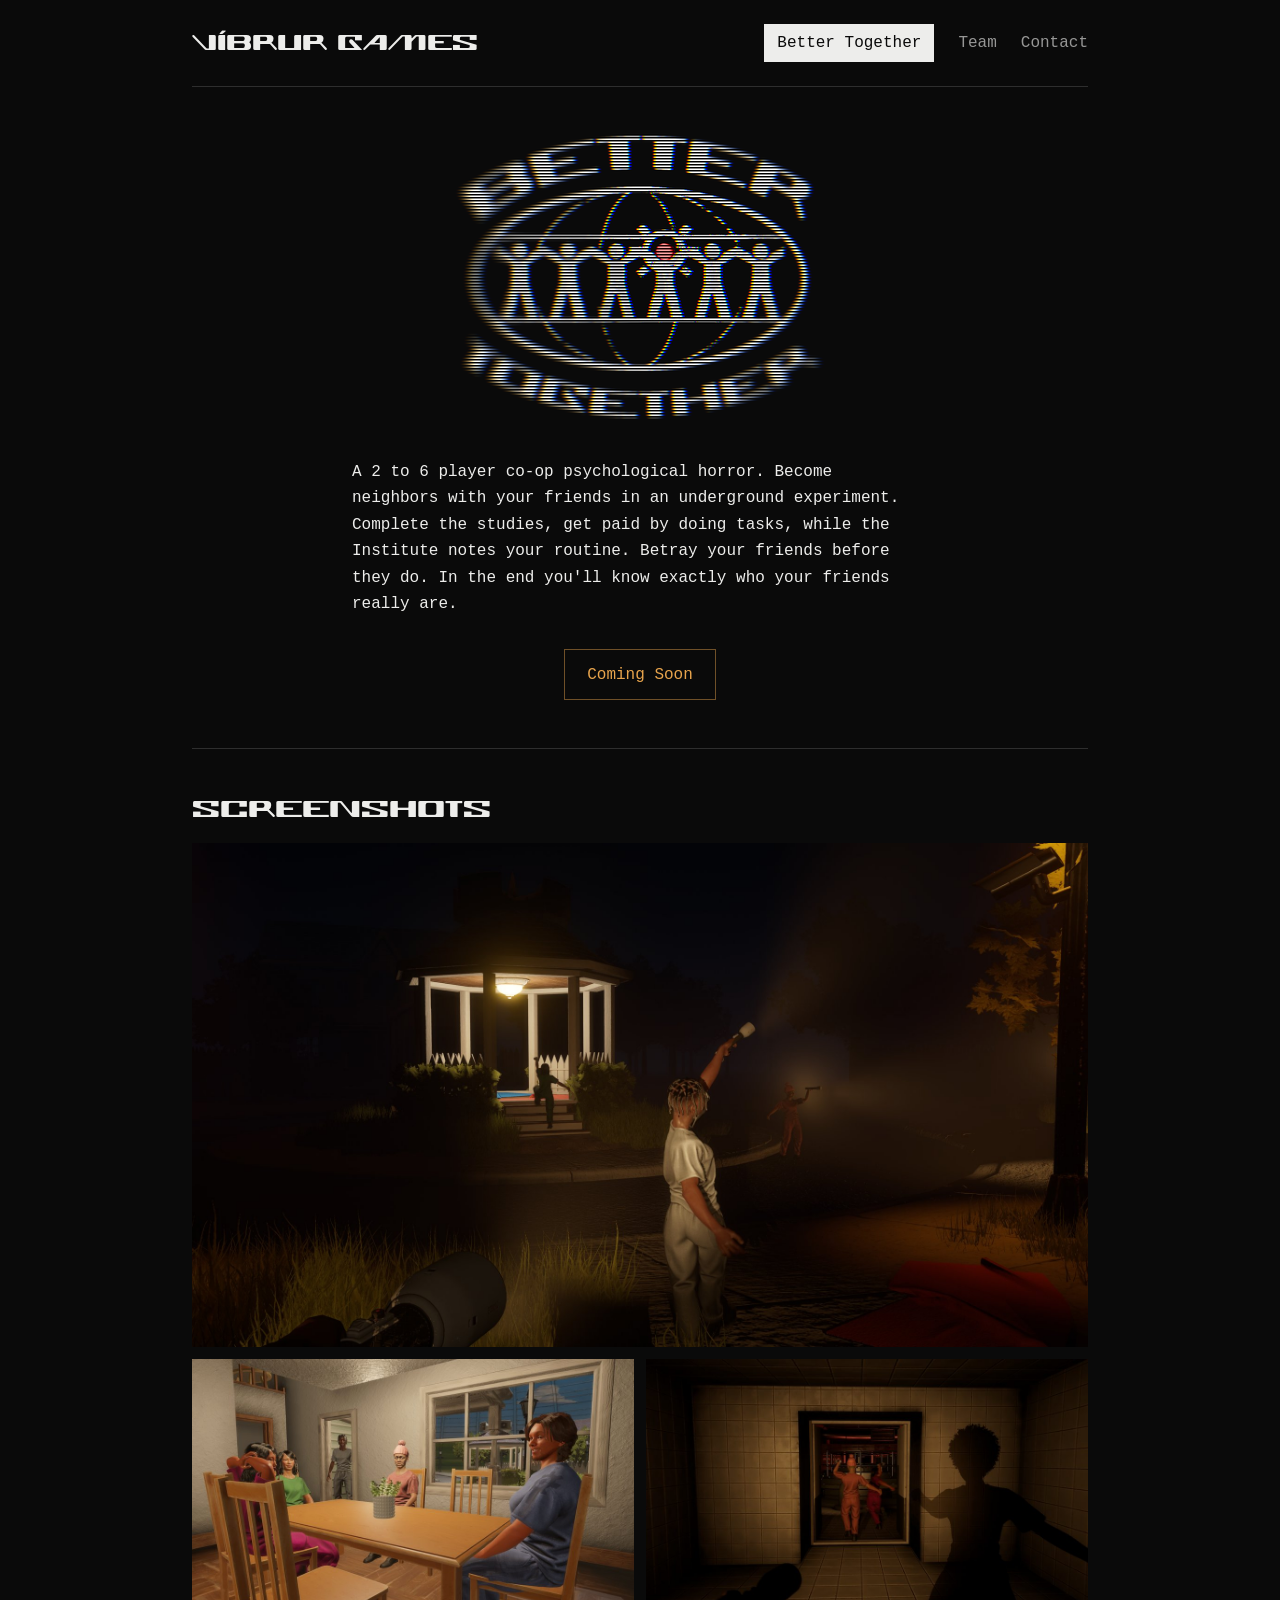
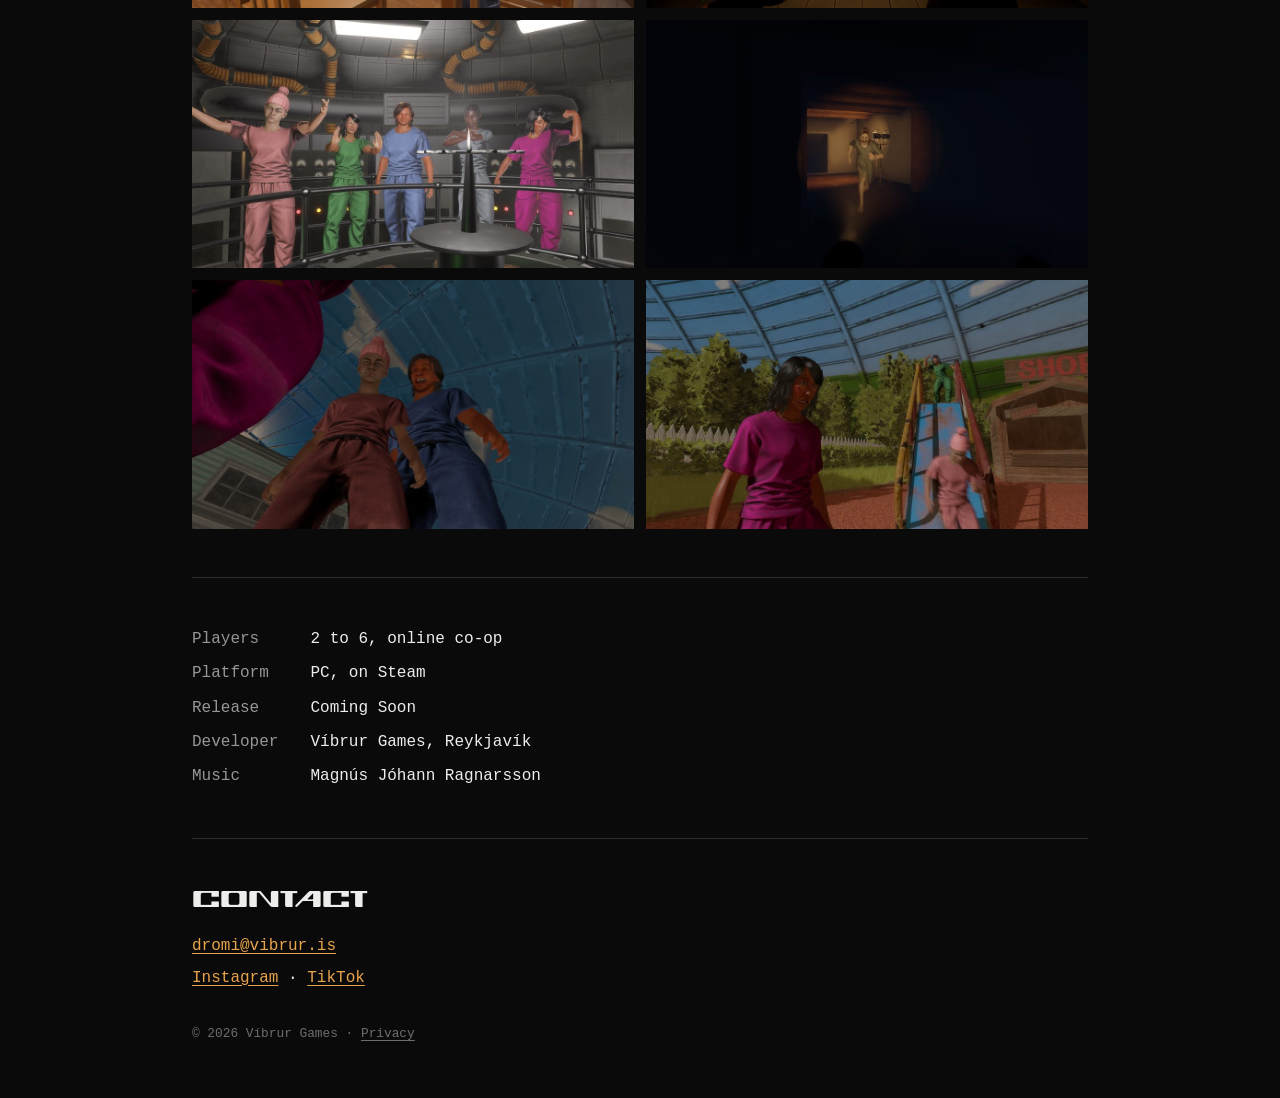
==== better-together/index.html @ 83a2fe34 "Better Together page: full-res splash logo, the game's icon as favicon The logo is now a plain crop " ====
<!DOCTYPE html>
<html lang="en">
<head>
<meta charset="utf-8">
<meta name="viewport" content="width=device-width, initial-scale=1">
<meta http-equiv="Content-Security-Policy" content="default-src 'self'; script-src 'self'; style-src 'self'; img-src 'self' data:; connect-src 'self'; object-src 'none'; base-uri 'self'; form-action 'none'">
<meta name="referrer" content="strict-origin-when-cross-origin">
<title>Better Together · Víbrur Games</title>
<meta name="description" content="A 2 to 6 player co-op psychological horror. Become neighbors with your friends in an underground experiment. Coming soon to Steam.">
<meta name="theme-color" content="#0a0a0a">
<meta name="color-scheme" content="dark">
<link rel="icon" href="/favicon.ico" sizes="any">
<link rel="apple-touch-icon" href="/apple-touch-icon.png">
<link rel="preload" href="/fonts/superglue.otf" as="font" type="font/otf" crossorigin>
<link rel="stylesheet" href="/styles.css">
<link rel="canonical" href="https://vibrur.is/better-together/">

<meta property="og:type" content="website">
<meta property="og:site_name" content="Víbrur Games">
<meta property="og:title" content="Better Together">
<meta property="og:description" content="A 2 to 6 player co-op psychological horror. Become neighbors with your friends in an underground experiment. Coming soon to Steam.">
<meta property="og:url" content="https://vibrur.is/better-together/">
<meta property="og:image" content="https://vibrur.is/better-together/share.jpg">
<meta property="og:image:width" content="1200">
<meta property="og:image:height" content="630">
<meta property="og:image:alt" content="Better Together logo over three friends with torches on a suburban street at night">
<meta name="twitter:card" content="summary_large_image">

<script type="application/ld+json">
{
  "@context": "https://schema.org",
  "@type": "VideoGame",
  "name": "Better Together",
  "url": "https://vibrur.is/better-together/",
  "image": "https://vibrur.is/better-together/share.jpg",
  "description": "A 2 to 6 player co-op psychological horror. Become neighbors with your friends in an underground experiment. Complete the studies, get paid by doing tasks, while the Institute notes your routine. Betray your friends before they do. In the end you'll know exactly who your friends really are.",
  "genre": "Psychological horror",
  "playMode": "CoOp",
  "numberOfPlayers": { "@type": "QuantitativeValue", "minValue": 2, "maxValue": 6 },
  "gamePlatform": "PC",
  "author": { "@type": "Organization", "name": "Víbrur Games", "url": "https://vibrur.is/" },
  "publisher": { "@type": "Organization", "name": "Víbrur Games", "url": "https://vibrur.is/" },
  "musicBy": { "@type": "Person", "name": "Magnús Jóhann Ragnarsson" }
}
</script>
</head>
<body>

<header class="top wrap">
  <a class="wordmark" href="/">Víbrur Games</a>
  <nav aria-label="Main">
    <a class="tab" href="/better-together/" aria-current="page">Better Together</a>
    <a href="/#team">Team</a>
    <a href="#contact">Contact</a>
  </nav>
</header>

<main class="wrap">

  <div class="game-head">
    <h1><img src="/better-together/logo-768.webp" srcset="/better-together/logo-384.webp 1x, /better-together/logo-768.webp 2x" width="384" height="300" alt="Better Together"></h1>
    <p class="blurb">A 2 to 6 player co-op psychological horror. Become neighbors with your friends in an underground experiment. Complete the studies, get paid by doing tasks, while the Institute notes your routine. Betray your friends before they do. In the end you'll know exactly who your friends really are.</p>
    <span class="btn soon">Coming Soon</span>
  </div>

  <section>
    <h2>Screenshots</h2>
    <div class="shots">
      <a class="wide" href="/better-together/shots/night-gazebo-1920.jpg"><img src="/better-together/shots/night-gazebo-1920.jpg" width="1920" height="1080" alt="Night. A player points a torch past the lit gazebo."></a>
      <a href="/better-together/shots/kitchen-table-1920.jpg"><img src="/better-together/shots/kitchen-table-960.jpg" width="960" height="540" loading="lazy" alt="Neighbors around a kitchen table."></a>
      <a href="/better-together/shots/tiled-corridor-1920.jpg"><img src="/better-together/shots/tiled-corridor-960.jpg" width="960" height="540" loading="lazy" alt="Two players run through a tiled doorway while a shadow falls across the wall."></a>
      <a href="/better-together/shots/generator-room-1920.jpg"><img src="/better-together/shots/generator-room-960.jpg" width="960" height="540" loading="lazy" alt="Five players in colored scrubs line up in the generator room."></a>
      <a href="/better-together/shots/torchlight-1920.jpg"><img src="/better-together/shots/torchlight-960.jpg" width="960" height="540" loading="lazy" alt="Torchlight on a doorway in a dark room."></a>
      <a href="/better-together/shots/under-the-dome-1920.jpg"><img src="/better-together/shots/under-the-dome-960.jpg" width="960" height="540" loading="lazy" alt="Two players seen from below, the dome's painted sky behind them."></a>
      <a href="/better-together/shots/playground-slide-1920.jpg"><img src="/better-together/shots/playground-slide-960.jpg" width="960" height="540" loading="lazy" alt="A player by the playground slide under the dome."></a>
    </div>
  </section>

  <section>
    <dl class="facts">
      <dt>Players</dt><dd>2 to 6, online co-op</dd>
      <dt>Platform</dt><dd>PC, on Steam</dd>
      <dt>Release</dt><dd>Coming Soon</dd>
      <dt>Developer</dt><dd>Víbrur Games, Reykjavík</dd>
      <dt>Music</dt><dd>Magnús Jóhann Ragnarsson</dd>
    </dl>
  </section>

</main>

<footer class="wrap" id="contact">
  <div class="foot">
    <h2>Contact</h2>
    <p><a href="mailto:dromi@vibrur.is">dromi@vibrur.is</a></p>
    <p><a href="https://www.instagram.com/vibrur" rel="noreferrer">Instagram</a> · <a href="https://www.tiktok.com/@vibrur" rel="noreferrer">TikTok</a></p>
    <p class="small">&copy; 2026 Víbrur Games · <a href="/privacy-policy/">Privacy</a></p>
  </div>
</footer>

</body>
</html>
---- styles.css ----
/* víbrur games. colours and fonts are the game's own (bt_ui_tokens.css) */

/* superglue by raymond larabie, cc0. the game's menu title face */
@font-face {
  font-family: "Superglue";
  src: url("/fonts/superglue.otf") format("opentype");
  font-display: swap;
}

:root {
  --bg: #0a0a0a;
  --panel: #101011;
  --panel-2: #17181a;
  --ink: #ededeb;
  --dim: rgba(237, 237, 235, 0.62);
  --faint: rgba(237, 237, 235, 0.44);
  --line: rgba(237, 237, 235, 0.16);
  --line-strong: rgba(237, 237, 235, 0.42);
  --accent: #e8a44c;
  --accent-line: rgba(232, 164, 76, 0.45);
  --danger: #ef1d20;
  --display: "Superglue", "Cascadia Mono", Consolas, monospace;
  --mono: "Cascadia Mono", Consolas, "SF Mono", Menlo, monospace;
  color-scheme: dark;
}

* { box-sizing: border-box; }

html { background: var(--bg); }

body {
  margin: 0;
  background: var(--bg);
  color: var(--ink);
  font: 16px/1.65 var(--mono);
  -webkit-text-size-adjust: 100%;
}

a { color: var(--accent); text-underline-offset: 3px; }
a:hover { color: var(--ink); }

:focus-visible { outline: 2px solid var(--ink); outline-offset: 3px; }

::selection { background: var(--accent); color: var(--bg); }

img { display: block; max-width: 100%; height: auto; }

h1, h2, h3 {
  font-family: var(--display);
  font-weight: normal;
  line-height: 1.2;
  margin: 0 0 1.25rem;
}

h2 { font-size: 1.35rem; }

p { margin: 0 0 1rem; }

.visually-hidden {
  position: absolute;
  width: 1px; height: 1px;
  padding: 0; margin: -1px;
  overflow: hidden;
  clip: rect(0, 0, 0, 0);
  white-space: nowrap;
  border: 0;
}

.wrap {
  max-width: 60rem;
  margin: 0 auto;
  padding-left: 1rem;
  padding-right: 1rem;
}

@media (min-width: 40rem) {
  .wrap { padding-left: 2rem; padding-right: 2rem; }
}

/* ---- header ---- */

.top {
  display: flex;
  flex-wrap: wrap;
  align-items: center;
  justify-content: space-between;
  gap: 1rem 2rem;
  padding-top: 1.5rem;
  padding-bottom: 1.5rem;
}

.wordmark {
  font-family: var(--display);
  font-size: 1.25rem;
  line-height: 1;
  color: var(--ink);
  text-decoration: none;
  margin: 0;
}

.top nav {
  display: flex;
  flex-wrap: wrap;
  align-items: center;
  gap: 0.5rem 1.5rem;
}

.top nav a { color: var(--dim); text-decoration: none; }
.top nav a:hover { color: var(--ink); }

/* the game gets a real tab; it inverts on its own page like a menu tab in game */
.top nav .tab {
  color: var(--ink);
  border: 1px solid var(--line-strong);
  padding: 0.3rem 0.75rem;
}

.top nav .tab:hover,
.top nav .tab[aria-current="page"] {
  background: var(--ink);
  border-color: var(--ink);
  color: var(--bg);
}

/* ---- sections ---- */

main section {
  padding: 3rem 0;
  border-top: 1px solid var(--line);
}

@media (max-width: 40rem) {
  main section { padding: 2.25rem 0; }
}

.btn {
  display: inline-block;
  font: inherit;
  color: var(--ink);
  background: none;
  border: 1px solid var(--ink);
  padding: 0.7rem 1.4rem;
  text-decoration: none;
  cursor: pointer;
}

.btn:hover { background: var(--ink); color: var(--bg); }

/* stands in for the wishlist link until the steam page is public */
.btn.soon,
.btn.soon:hover {
  color: var(--accent);
  border-color: var(--accent-line);
  background: none;
  cursor: default;
}

.links {
  display: flex;
  flex-wrap: wrap;
  align-items: center;
  gap: 1rem 1.75rem;
  margin-top: 1.75rem;
}

/* ---- home: the game block ---- */

.game-card img { width: 100%; background: var(--panel); }

.game-card h2 { margin: 1.5rem 0 0.75rem; font-size: clamp(1.2rem, 5.2vw, 1.6rem); }
.game-card h2 a { color: var(--ink); text-decoration: none; }
.game-card h2 a:hover { color: var(--accent); }

/* ---- team ---- */

.people {
  list-style: none;
  margin: 0;
  padding: 0;
}

.people li {
  display: flex;
  flex-wrap: wrap;
  justify-content: space-between;
  gap: 0 1.5rem;
  padding: 0.7rem 0;
  border-top: 1px solid var(--line);
}

.people .role { color: var(--dim); }

/* stack every row on phones so short roles don't sit differently from long ones */
@media (max-width: 40rem) {
  .people li { display: block; }
  .people .role { display: block; }
}

/* ---- better together page ---- */

.game-head {
  text-align: center;
  padding: 2.5rem 0 3rem;
  border-top: 1px solid var(--line);
}

.game-head h1 { margin: 0 auto 2rem; max-width: 24rem; }
.game-head h1 img { margin: 0 auto; width: 100%; }

.blurb {
  max-width: 36rem;
  margin: 0 auto 2rem;
  text-align: left;
}

.shots {
  display: grid;
  grid-template-columns: 1fr 1fr;
  gap: 0.75rem;
}

.shots a { display: block; }
.shots .wide { grid-column: 1 / -1; }
.shots img { width: 100%; aspect-ratio: 16 / 9; background: var(--panel); }

@media (max-width: 40rem) {
  .shots { grid-template-columns: 1fr; }
}

.facts {
  display: grid;
  grid-template-columns: max-content 1fr;
  gap: 0.5rem 2rem;
  margin: 0;
}

.facts dt { color: var(--dim); }
.facts dd { margin: 0; }

@media (max-width: 30rem) {
  .facts { grid-template-columns: 1fr; gap: 0; }
  .facts dd { margin-bottom: 0.75rem; }
}

/* ---- privacy page ---- */

.legal section { max-width: 42rem; }
.legal .updated { color: var(--dim); font-size: 0.85rem; }
.legal h3 { font-family: var(--mono); font-size: 1rem; font-weight: bold; margin: 2.25rem 0 0.6rem; }
.legal ul { margin: 0 0 1rem; padding-left: 1.2rem; }
.legal li { margin: 0 0 0.6rem; }

/* ---- footer ---- */

.foot {
  border-top: 1px solid var(--line);
  padding-top: 3rem;
  padding-bottom: 3rem;
}

.foot p { margin: 0 0 0.35rem; }
.foot .small { margin-top: 2rem; font-size: 0.8rem; color: var(--faint); }
.foot .small a { color: var(--faint); }
.foot .small a:hover { color: var(--ink); }
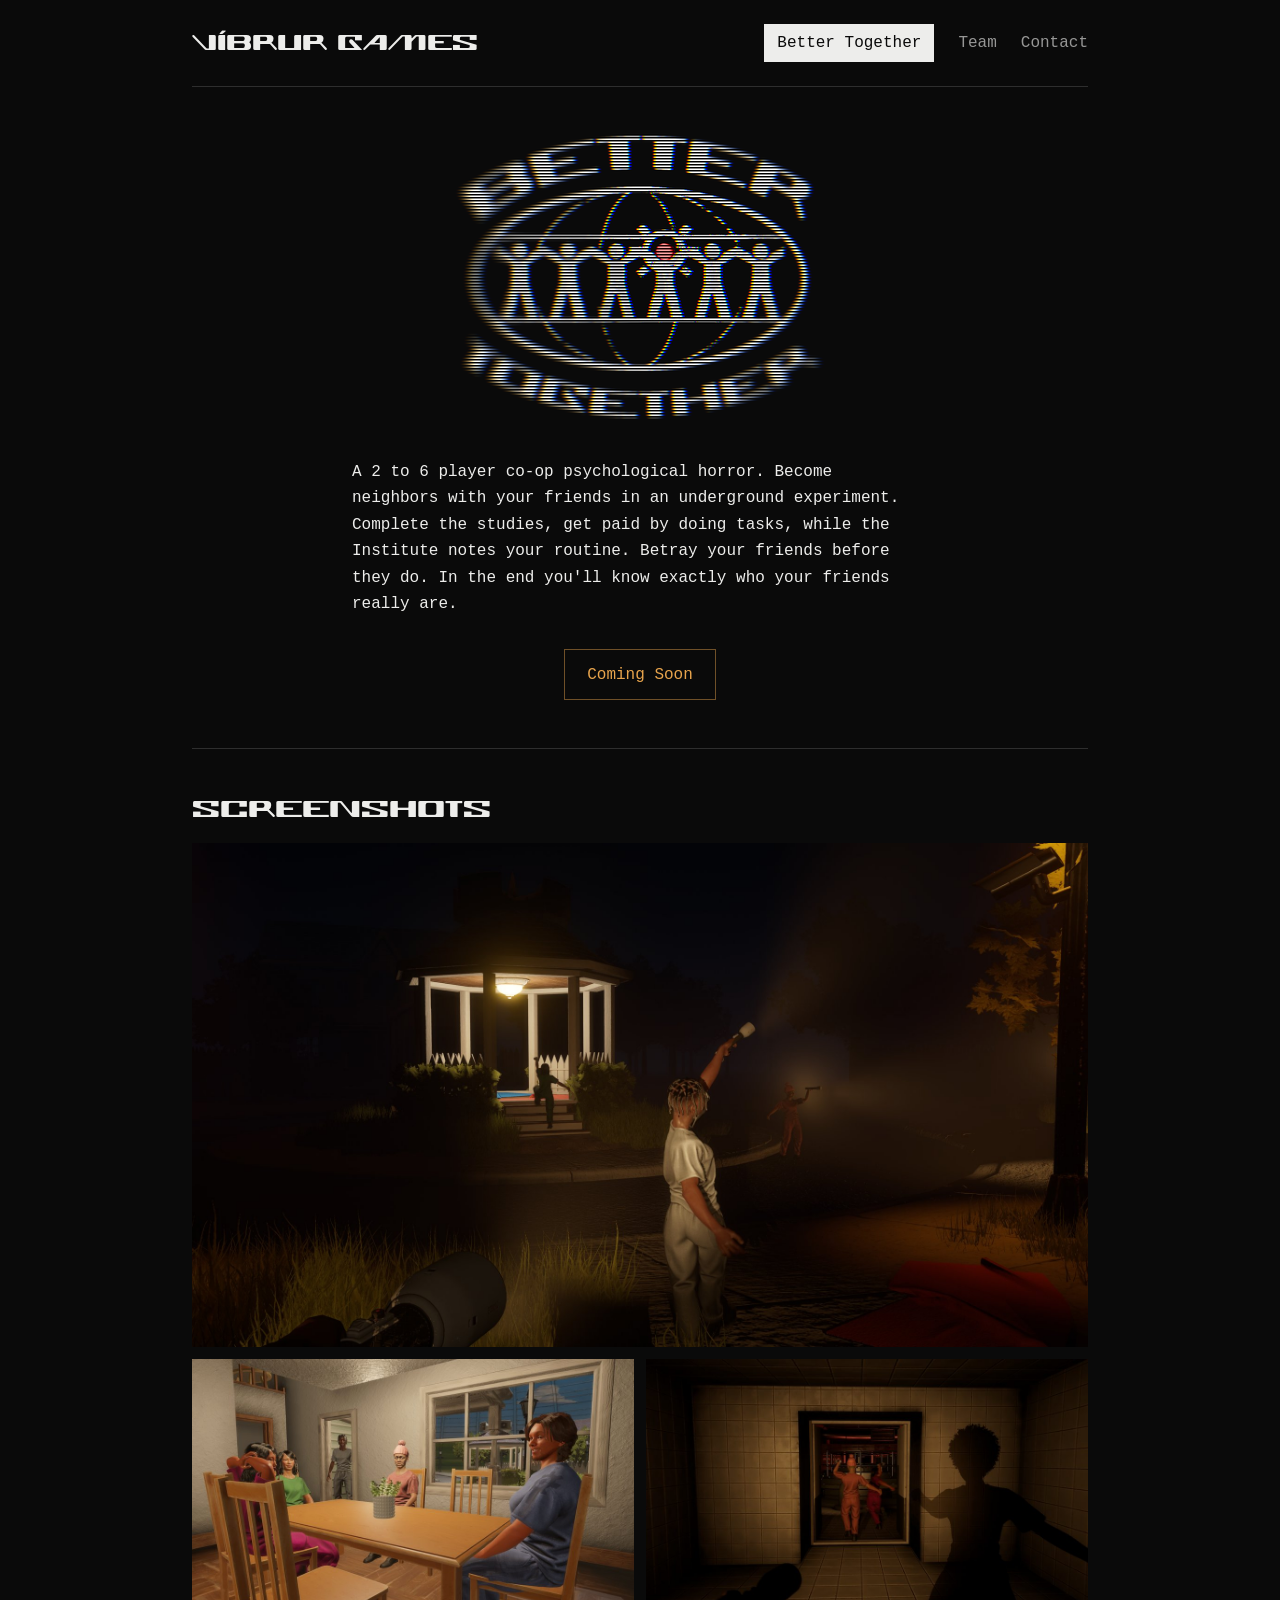
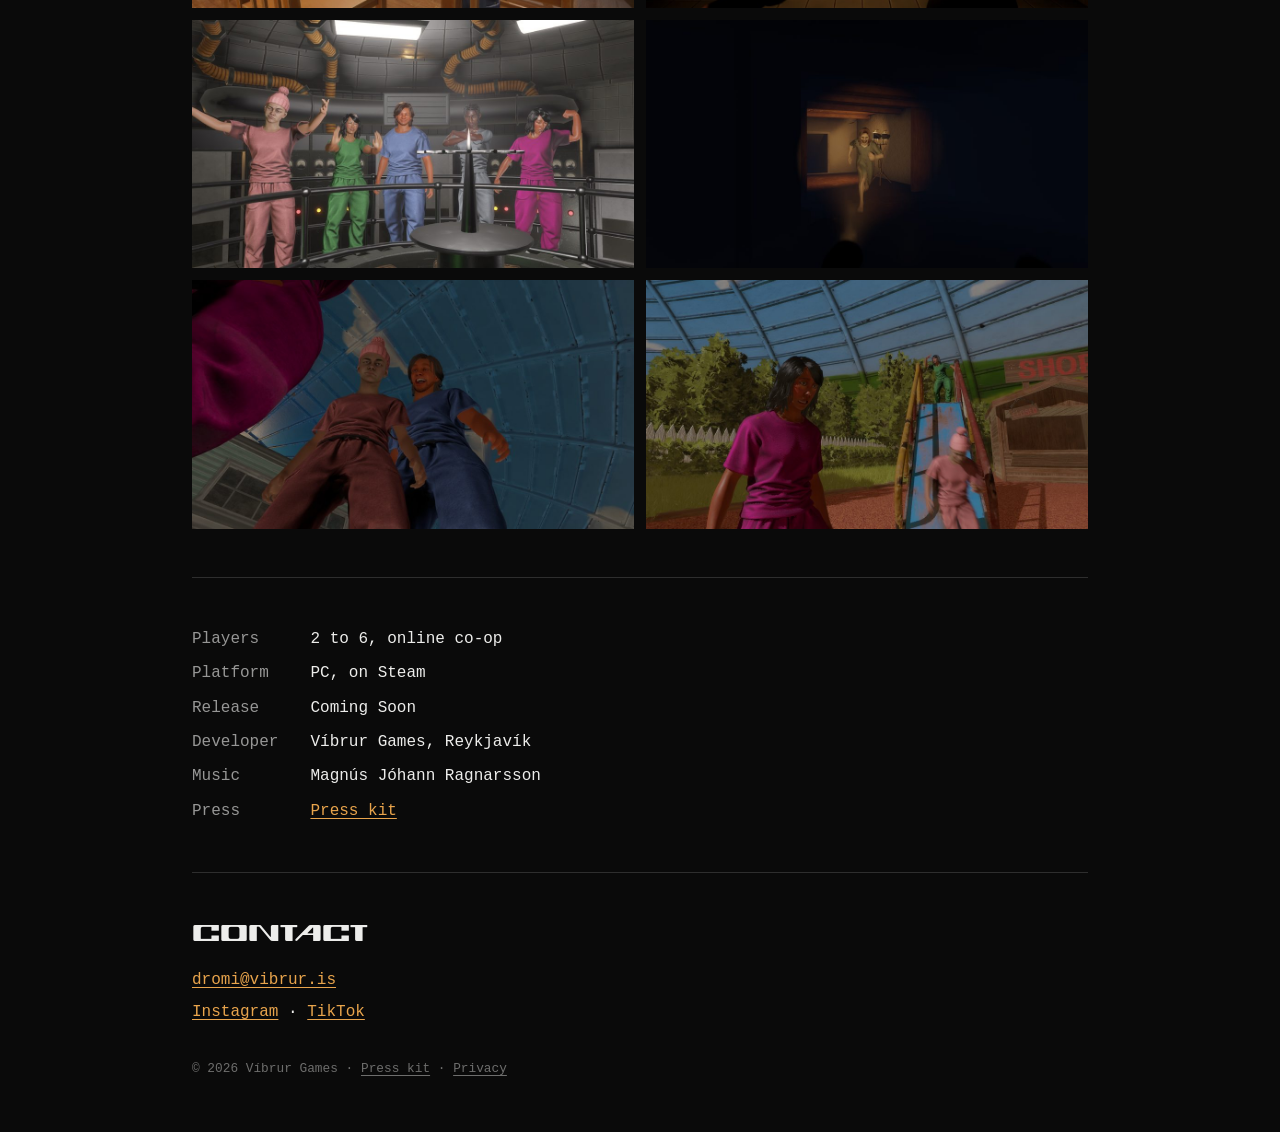
==== commit 1f982103: "Press kit page /press/ has the facts, the Steam description, the streaming line (stream and monetize" ====
--- a/better-together/index.html
+++ b/better-together/index.html
@@ -83,6 +83,7 @@
       <dt>Release</dt><dd>Coming Soon</dd>
       <dt>Developer</dt><dd>Víbrur Games, Reykjavík</dd>
       <dt>Music</dt><dd>Magnús Jóhann Ragnarsson</dd>
+      <dt>Press</dt><dd><a href="/press/">Press kit</a></dd>
     </dl>
   </section>
 
@@ -93,9 +94,20 @@
     <h2>Contact</h2>
     <p><a href="mailto:dromi@vibrur.is">dromi@vibrur.is</a></p>
     <p><a href="https://www.instagram.com/vibrur" rel="noreferrer">Instagram</a> · <a href="https://www.tiktok.com/@vibrur" rel="noreferrer">TikTok</a></p>
-    <p class="small">&copy; 2026 Víbrur Games · <a href="/privacy-policy/">Privacy</a></p>
+    <p class="small">&copy; 2026 Víbrur Games · <a href="/press/">Press kit</a> · <a href="/privacy-policy/">Privacy</a></p>
   </div>
 </footer>
 
+<dialog class="viewer" id="viewer" aria-label="Screenshots">
+  <img id="viewer-img" alt="">
+  <div class="viewer-bar">
+    <button type="button" class="btn" data-go="-1" aria-label="Previous screenshot">←</button>
+    <span id="viewer-count" aria-live="polite"></span>
+    <button type="button" class="btn" data-go="1" aria-label="Next screenshot">→</button>
+    <button type="button" class="btn viewer-close">Close</button>
+  </div>
+</dialog>
+
+<script src="/better-together/shots.js" defer></script>
 </body>
 </html>
--- a/styles.css
+++ b/styles.css
@@ -52,7 +52,9 @@
   margin: 0 0 1.25rem;
 }
 
-h2 { font-size: 1.35rem; }
+/* superglue is wide; single words like SCREENSHOTS must fit a 320 px phone */
+h1 { font-size: clamp(1.5rem, 8vw, 2rem); }
+h2 { font-size: clamp(1.1rem, 5.5vw, 1.35rem); }
 
 p { margin: 0 0 1rem; }
 
@@ -133,6 +135,8 @@
   main section { padding: 2.25rem 0; }
 }
 
+main section > p { max-width: 44rem; }
+
 .btn {
   display: inline-block;
   font: inherit;
@@ -173,13 +177,13 @@
 
 /* ---- team ---- */
 
-.people {
+.rows {
   list-style: none;
   margin: 0;
   padding: 0;
 }
 
-.people li {
+.rows li {
   display: flex;
   flex-wrap: wrap;
   justify-content: space-between;
@@ -188,12 +192,12 @@
   border-top: 1px solid var(--line);
 }
 
-.people .role { color: var(--dim); }
+.rows .role { color: var(--dim); }
 
 /* stack every row on phones so short roles don't sit differently from long ones */
 @media (max-width: 40rem) {
-  .people li { display: block; }
-  .people .role { display: block; }
+  .rows li { display: block; }
+  .rows .role { display: block; }
 }
 
 /* ---- better together page ---- */
@@ -241,6 +245,46 @@
   .facts { grid-template-columns: 1fr; gap: 0; }
   .facts dd { margin-bottom: 0.75rem; }
 }
+
+/* ---- screenshot viewer ---- */
+
+.viewer {
+  width: 100%;
+  height: 100%;
+  height: 100dvh;
+  max-width: none;
+  max-height: none;
+  margin: 0;
+  padding: 0;
+  border: 0;
+  overflow: hidden;
+  background: var(--bg);
+  color: var(--ink);
+}
+
+.viewer[open] { display: flex; flex-direction: column; }
+.viewer::backdrop { background: var(--bg); }
+
+.viewer img {
+  flex: 1;
+  min-height: 0;
+  width: 100%;
+  object-fit: contain;
+}
+
+.viewer-bar {
+  display: flex;
+  align-items: center;
+  gap: 1rem;
+  padding: 1rem;
+  padding-bottom: max(1rem, env(safe-area-inset-bottom));
+  font-variant-numeric: tabular-nums;
+}
+
+.viewer-bar .btn { padding: 0.55rem 1.1rem; }
+.viewer-close { margin-left: auto; }
+
+html.viewer-open { overflow: hidden; }
 
 /* ---- privacy page ---- */
 
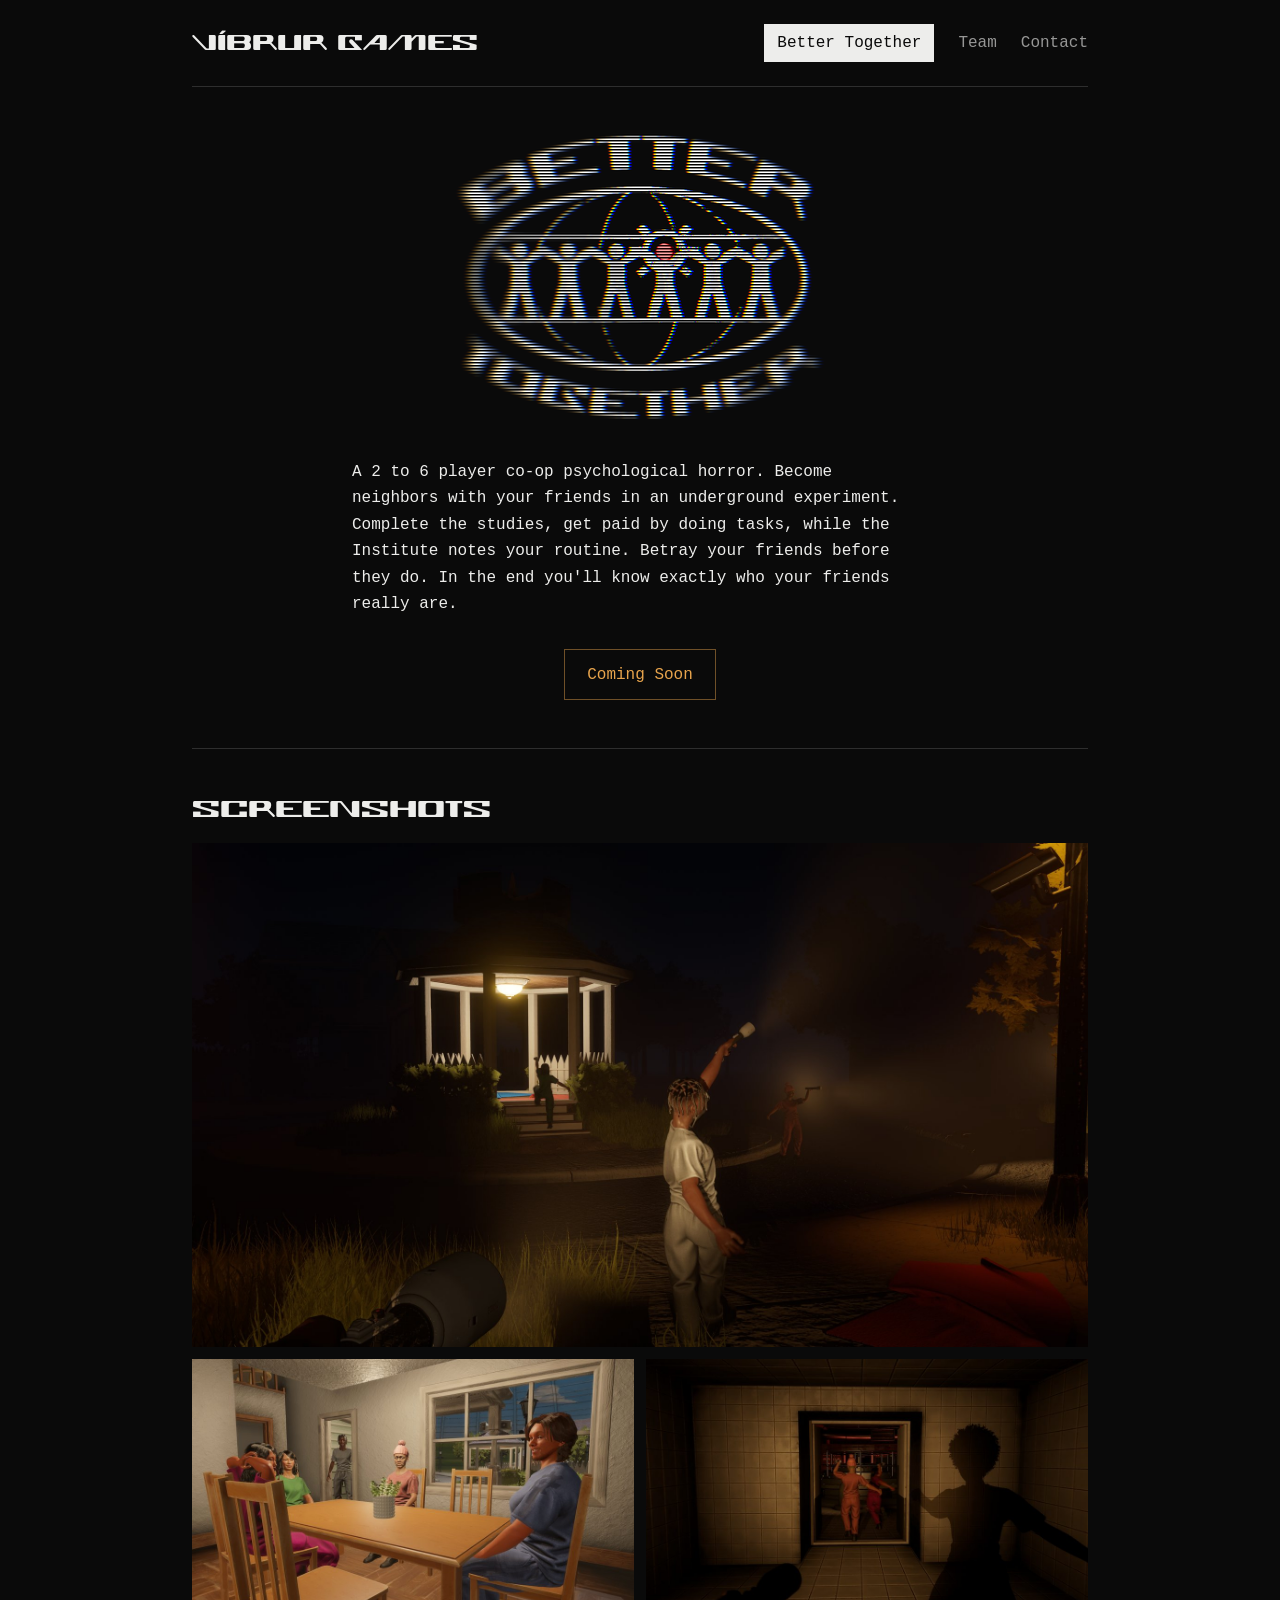
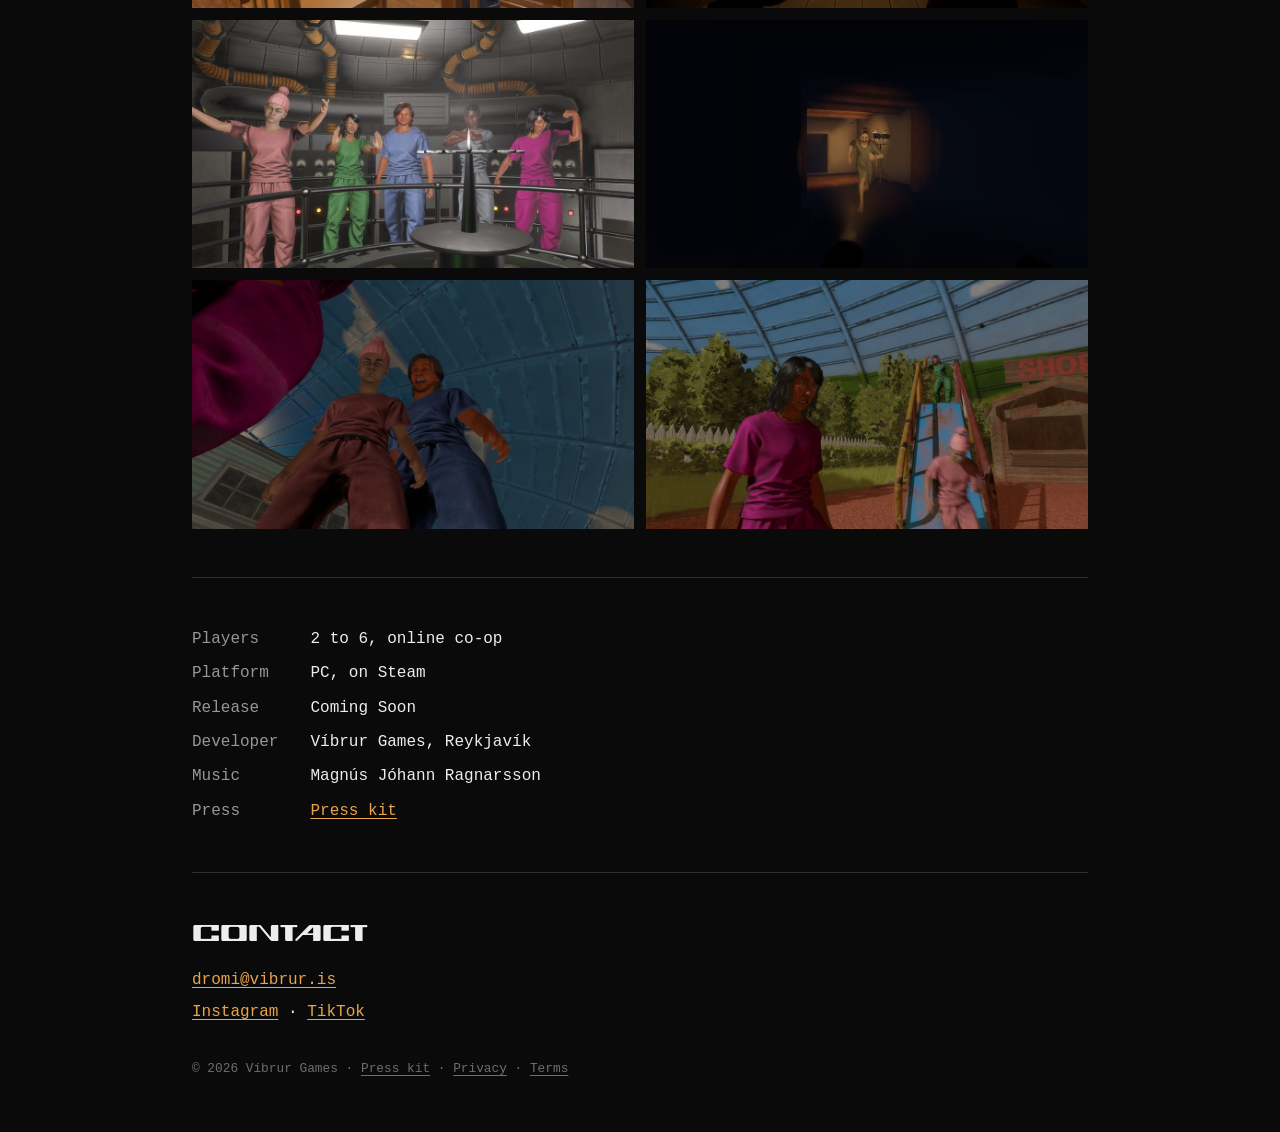
==== commit cad0e201: "Terms page for the site, the game and the Discord app" ====
--- a/better-together/index.html
+++ b/better-together/index.html
@@ -5,11 +5,12 @@
 <meta name="viewport" content="width=device-width, initial-scale=1">
 <meta http-equiv="Content-Security-Policy" content="default-src 'self'; script-src 'self'; style-src 'self'; img-src 'self' data:; connect-src 'self'; object-src 'none'; base-uri 'self'; form-action 'none'">
 <meta name="referrer" content="strict-origin-when-cross-origin">
-<title>Better Together · Víbrur Games</title>
-<meta name="description" content="A 2 to 6 player co-op psychological horror. Become neighbors with your friends in an underground experiment. Coming soon to Steam.">
+<title>Better Together · Co-op horror game · Víbrur Games</title>
+<meta name="description" content="Better Together is a 2 to 6 player co-op psychological horror game. Become neighbors with your friends in an underground experiment. Coming soon to Steam.">
 <meta name="theme-color" content="#0a0a0a">
 <meta name="color-scheme" content="dark">
 <link rel="icon" href="/favicon.ico" sizes="any">
+<link rel="icon" href="/favicon-192.png" type="image/png" sizes="192x192">
 <link rel="apple-touch-icon" href="/apple-touch-icon.png">
 <link rel="preload" href="/fonts/superglue.otf" as="font" type="font/otf" crossorigin>
 <link rel="stylesheet" href="/styles.css">
@@ -18,7 +19,7 @@
 <meta property="og:type" content="website">
 <meta property="og:site_name" content="Víbrur Games">
 <meta property="og:title" content="Better Together">
-<meta property="og:description" content="A 2 to 6 player co-op psychological horror. Become neighbors with your friends in an underground experiment. Coming soon to Steam.">
+<meta property="og:description" content="Better Together is a 2 to 6 player co-op psychological horror game. Become neighbors with your friends in an underground experiment. Coming soon to Steam.">
 <meta property="og:url" content="https://vibrur.is/better-together/">
 <meta property="og:image" content="https://vibrur.is/better-together/share.jpg">
 <meta property="og:image:width" content="1200">
@@ -32,12 +33,19 @@
   "@type": "VideoGame",
   "name": "Better Together",
   "url": "https://vibrur.is/better-together/",
-  "image": "https://vibrur.is/better-together/share.jpg",
+  "image": [
+    "https://vibrur.is/better-together/share.jpg",
+    "https://vibrur.is/better-together/shots/night-gazebo-1920.jpg",
+    "https://vibrur.is/better-together/shots/kitchen-table-1920.jpg",
+    "https://vibrur.is/better-together/shots/generator-room-1920.jpg"
+  ],
+  "inLanguage": "en",
   "description": "A 2 to 6 player co-op psychological horror. Become neighbors with your friends in an underground experiment. Complete the studies, get paid by doing tasks, while the Institute notes your routine. Betray your friends before they do. In the end you'll know exactly who your friends really are.",
   "genre": "Psychological horror",
   "playMode": "CoOp",
   "numberOfPlayers": { "@type": "QuantitativeValue", "minValue": 2, "maxValue": 6 },
   "gamePlatform": "PC",
+  "operatingSystem": "Windows",
   "author": { "@type": "Organization", "name": "Víbrur Games", "url": "https://vibrur.is/" },
   "publisher": { "@type": "Organization", "name": "Víbrur Games", "url": "https://vibrur.is/" },
   "musicBy": { "@type": "Person", "name": "Magnús Jóhann Ragnarsson" }
@@ -94,7 +102,7 @@
     <h2>Contact</h2>
     <p><a href="mailto:dromi@vibrur.is">dromi@vibrur.is</a></p>
     <p><a href="https://www.instagram.com/vibrur" rel="noreferrer">Instagram</a> · <a href="https://www.tiktok.com/@vibrur" rel="noreferrer">TikTok</a></p>
-    <p class="small">&copy; 2026 Víbrur Games · <a href="/press/">Press kit</a> · <a href="/privacy-policy/">Privacy</a></p>
+    <p class="small">&copy; 2026 Víbrur Games · <a href="/press/">Press kit</a> · <a href="/privacy-policy/">Privacy</a> · <a href="/terms/">Terms</a></p>
   </div>
 </footer>
 
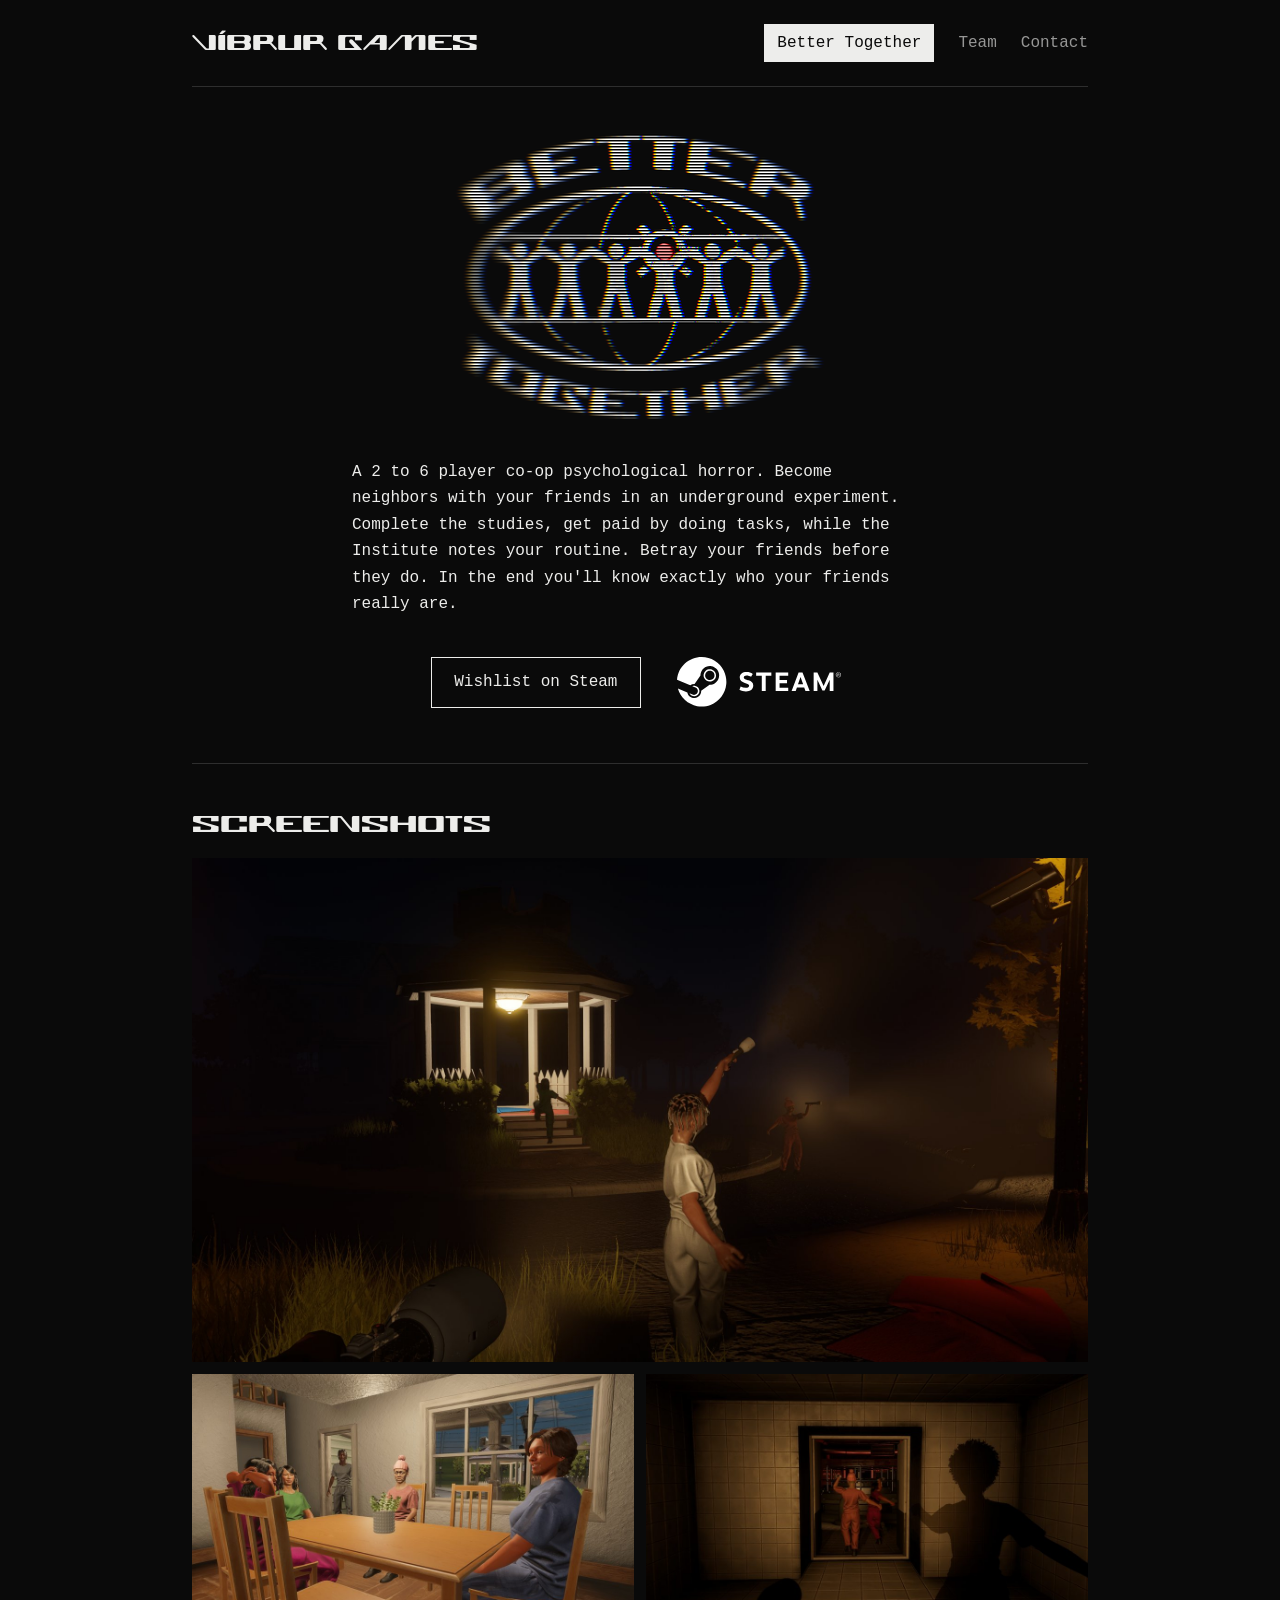
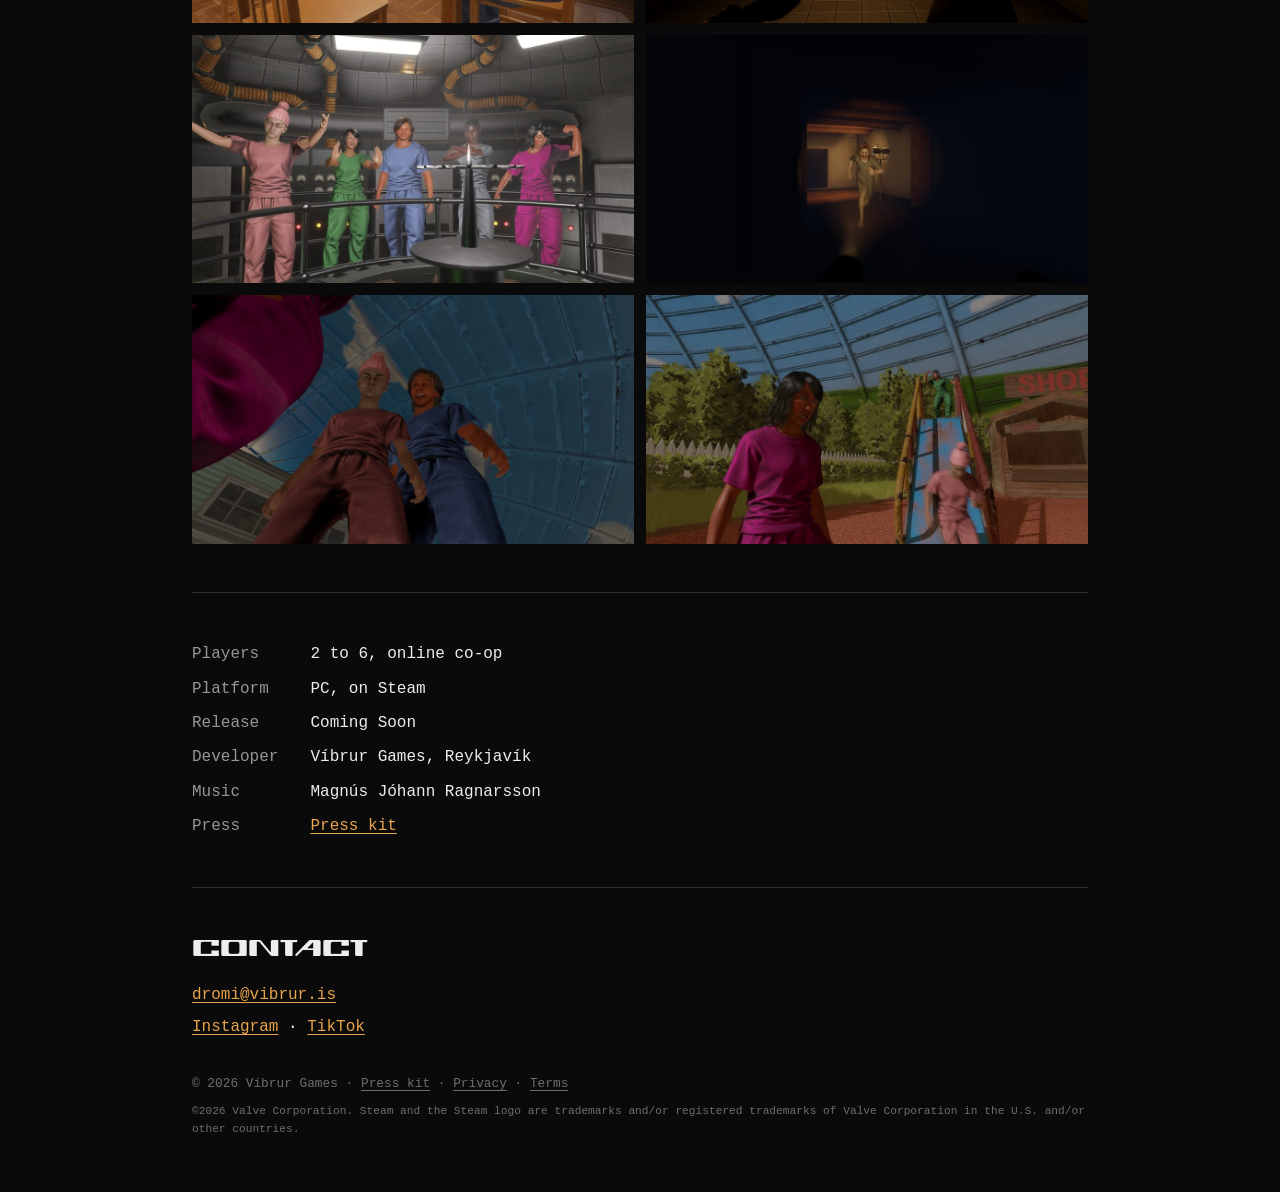
==== commit d8b6c476: "Steam page is live: wishlist button and Valve's Steam logo The Coming Soon placeholders on / and /be" ====
--- a/better-together/index.html
+++ b/better-together/index.html
@@ -33,6 +33,7 @@
   "@type": "VideoGame",
   "name": "Better Together",
   "url": "https://vibrur.is/better-together/",
+  "sameAs": ["https://store.steampowered.com/app/726680/Better_Together/"],
   "image": [
     "https://vibrur.is/better-together/share.jpg",
     "https://vibrur.is/better-together/shots/night-gazebo-1920.jpg",
@@ -68,7 +69,10 @@
   <div class="game-head">
     <h1><img src="/better-together/logo-768.webp" srcset="/better-together/logo-384.webp 1x, /better-together/logo-768.webp 2x" width="384" height="300" alt="Better Together"></h1>
     <p class="blurb">A 2 to 6 player co-op psychological horror. Become neighbors with your friends in an underground experiment. Complete the studies, get paid by doing tasks, while the Institute notes your routine. Betray your friends before they do. In the end you'll know exactly who your friends really are.</p>
-    <span class="btn soon">Coming Soon</span>
+    <div class="links">
+      <a class="btn" href="https://store.steampowered.com/app/726680/Better_Together/" rel="noreferrer">Wishlist on Steam</a>
+      <a class="steam-logo" href="https://store.steampowered.com/app/726680/Better_Together/" rel="noreferrer"><img src="/steam-logo.svg" width="164" height="50" alt="Steam"></a>
+    </div>
   </div>
 
   <section>
@@ -103,6 +107,7 @@
     <p><a href="mailto:dromi@vibrur.is">dromi@vibrur.is</a></p>
     <p><a href="https://www.instagram.com/vibrur" rel="noreferrer">Instagram</a> · <a href="https://www.tiktok.com/@vibrur" rel="noreferrer">TikTok</a></p>
     <p class="small">&copy; 2026 Víbrur Games · <a href="/press/">Press kit</a> · <a href="/privacy-policy/">Privacy</a> · <a href="/terms/">Terms</a></p>
+    <p class="small legal">&copy;2026 Valve Corporation. Steam and the Steam logo are trademarks and/or registered trademarks of Valve Corporation in the U.S. and/or other countries.</p>
   </div>
 </footer>
 
--- a/styles.css
+++ b/styles.css
@@ -150,14 +150,9 @@
 
 .btn:hover { background: var(--ink); color: var(--bg); }
 
-/* stands in for the wishlist link until the steam page is public */
-.btn.soon,
-.btn.soon:hover {
-  color: var(--accent);
-  border-color: var(--accent-line);
-  background: none;
-  cursor: default;
-}
+/* valve's logo as is: 50 px tall, its own clear space, no words on it */
+.steam-logo { display: inline-block; padding: 0.5rem; line-height: 0; }
+.links .steam-logo img { width: auto; height: 50px; background: none; }
 
 .links {
   display: flex;
@@ -210,6 +205,7 @@
 
 .game-head h1 { margin: 0 auto 2rem; max-width: 24rem; }
 .game-head h1 img { margin: 0 auto; width: 100%; }
+.game-head .links { justify-content: center; }
 
 .blurb {
   max-width: 36rem;
@@ -304,5 +300,6 @@
 
 .foot p { margin: 0 0 0.35rem; }
 .foot .small { margin-top: 2rem; font-size: 0.8rem; color: var(--faint); }
+.foot .legal { margin-top: 0.5rem; font-size: 0.7rem; }
 .foot .small a { color: var(--faint); }
 .foot .small a:hover { color: var(--ink); }
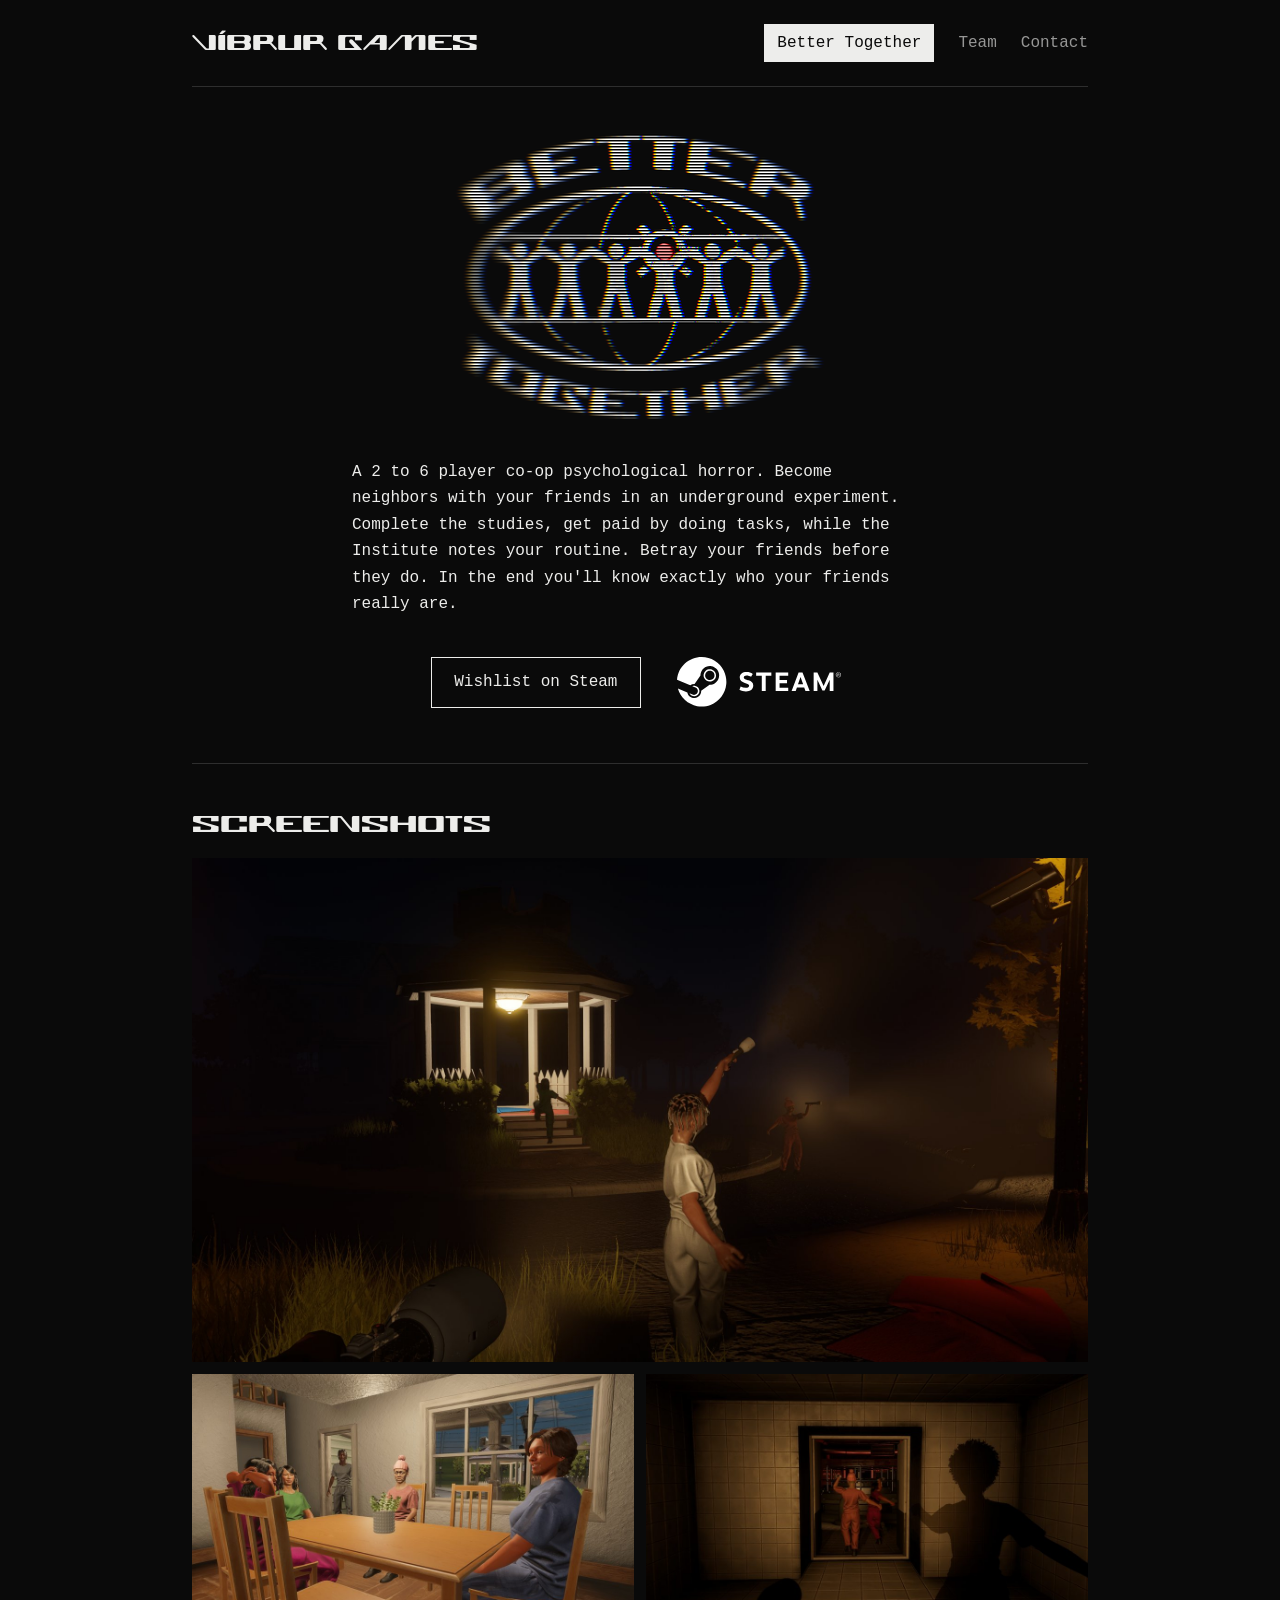
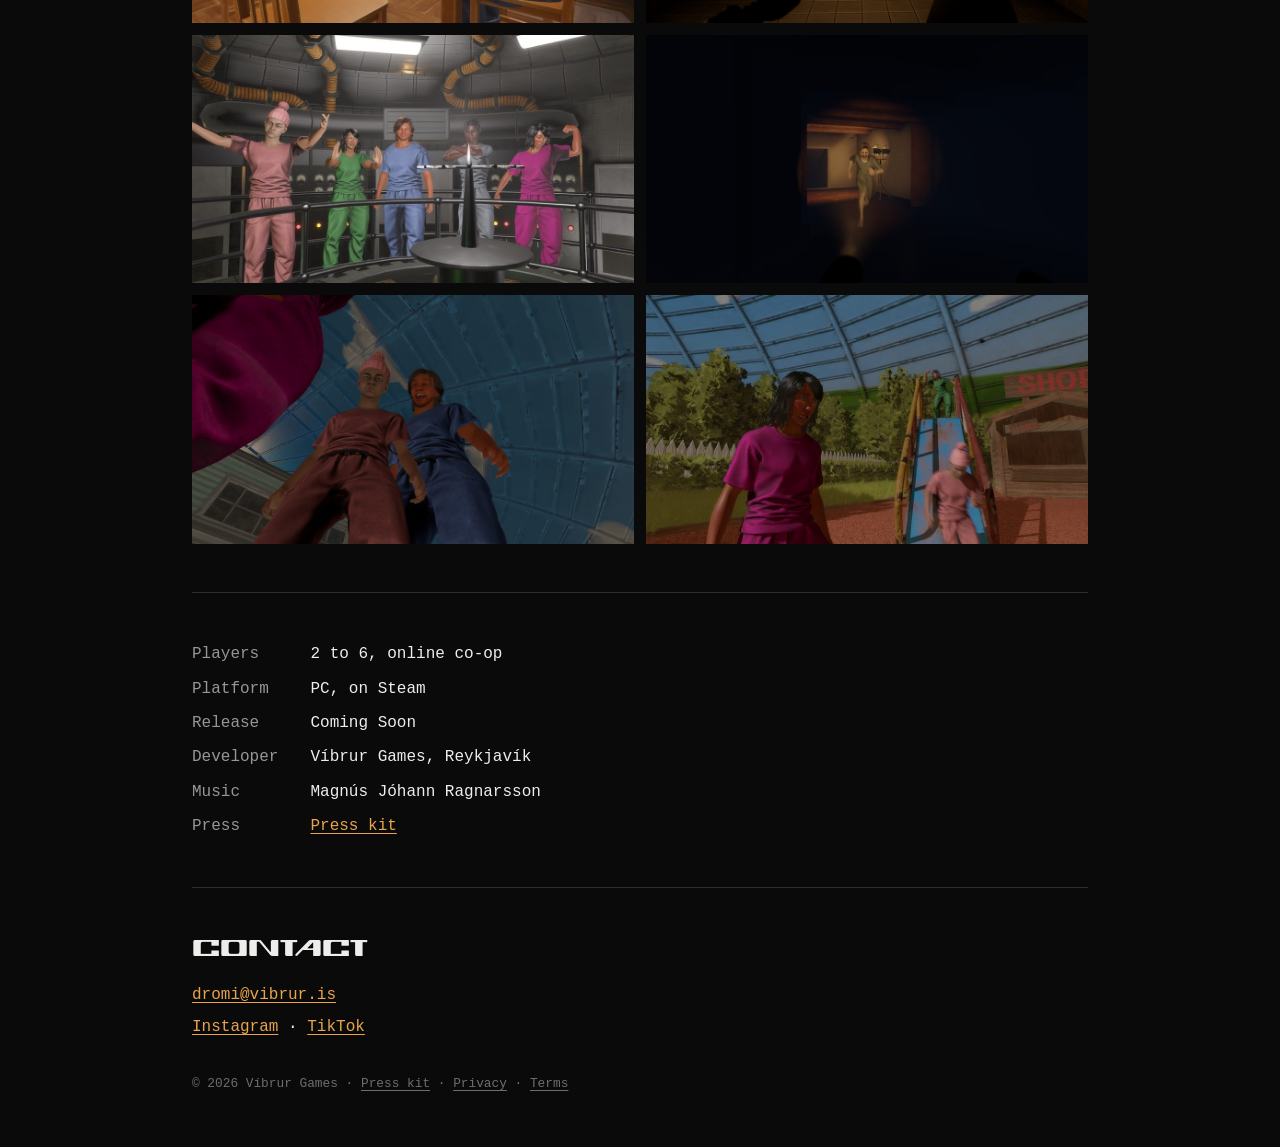
==== commit 2f3cc272: "Footer: drop the Valve trademark line" ====
--- a/better-together/index.html
+++ b/better-together/index.html
@@ -107,7 +107,6 @@
     <p><a href="mailto:dromi@vibrur.is">dromi@vibrur.is</a></p>
     <p><a href="https://www.instagram.com/vibrur" rel="noreferrer">Instagram</a> · <a href="https://www.tiktok.com/@vibrur" rel="noreferrer">TikTok</a></p>
     <p class="small">&copy; 2026 Víbrur Games · <a href="/press/">Press kit</a> · <a href="/privacy-policy/">Privacy</a> · <a href="/terms/">Terms</a></p>
-    <p class="small legal">&copy;2026 Valve Corporation. Steam and the Steam logo are trademarks and/or registered trademarks of Valve Corporation in the U.S. and/or other countries.</p>
   </div>
 </footer>
 
--- a/styles.css
+++ b/styles.css
@@ -164,6 +164,9 @@
 
 /* ---- home: the game block ---- */
 
+.steam-widget { padding: 2.5rem 0 3rem; }
+.steam-widget iframe { display: block; margin: 0 auto; width: 100%; max-width: 646px; height: 190px; border: 0; }
+
 .game-card img { width: 100%; background: var(--panel); }
 
 .game-card h2 { margin: 1.5rem 0 0.75rem; font-size: clamp(1.2rem, 5.2vw, 1.6rem); }
@@ -300,6 +303,5 @@
 
 .foot p { margin: 0 0 0.35rem; }
 .foot .small { margin-top: 2rem; font-size: 0.8rem; color: var(--faint); }
-.foot .legal { margin-top: 0.5rem; font-size: 0.7rem; }
 .foot .small a { color: var(--faint); }
 .foot .small a:hover { color: var(--ink); }
